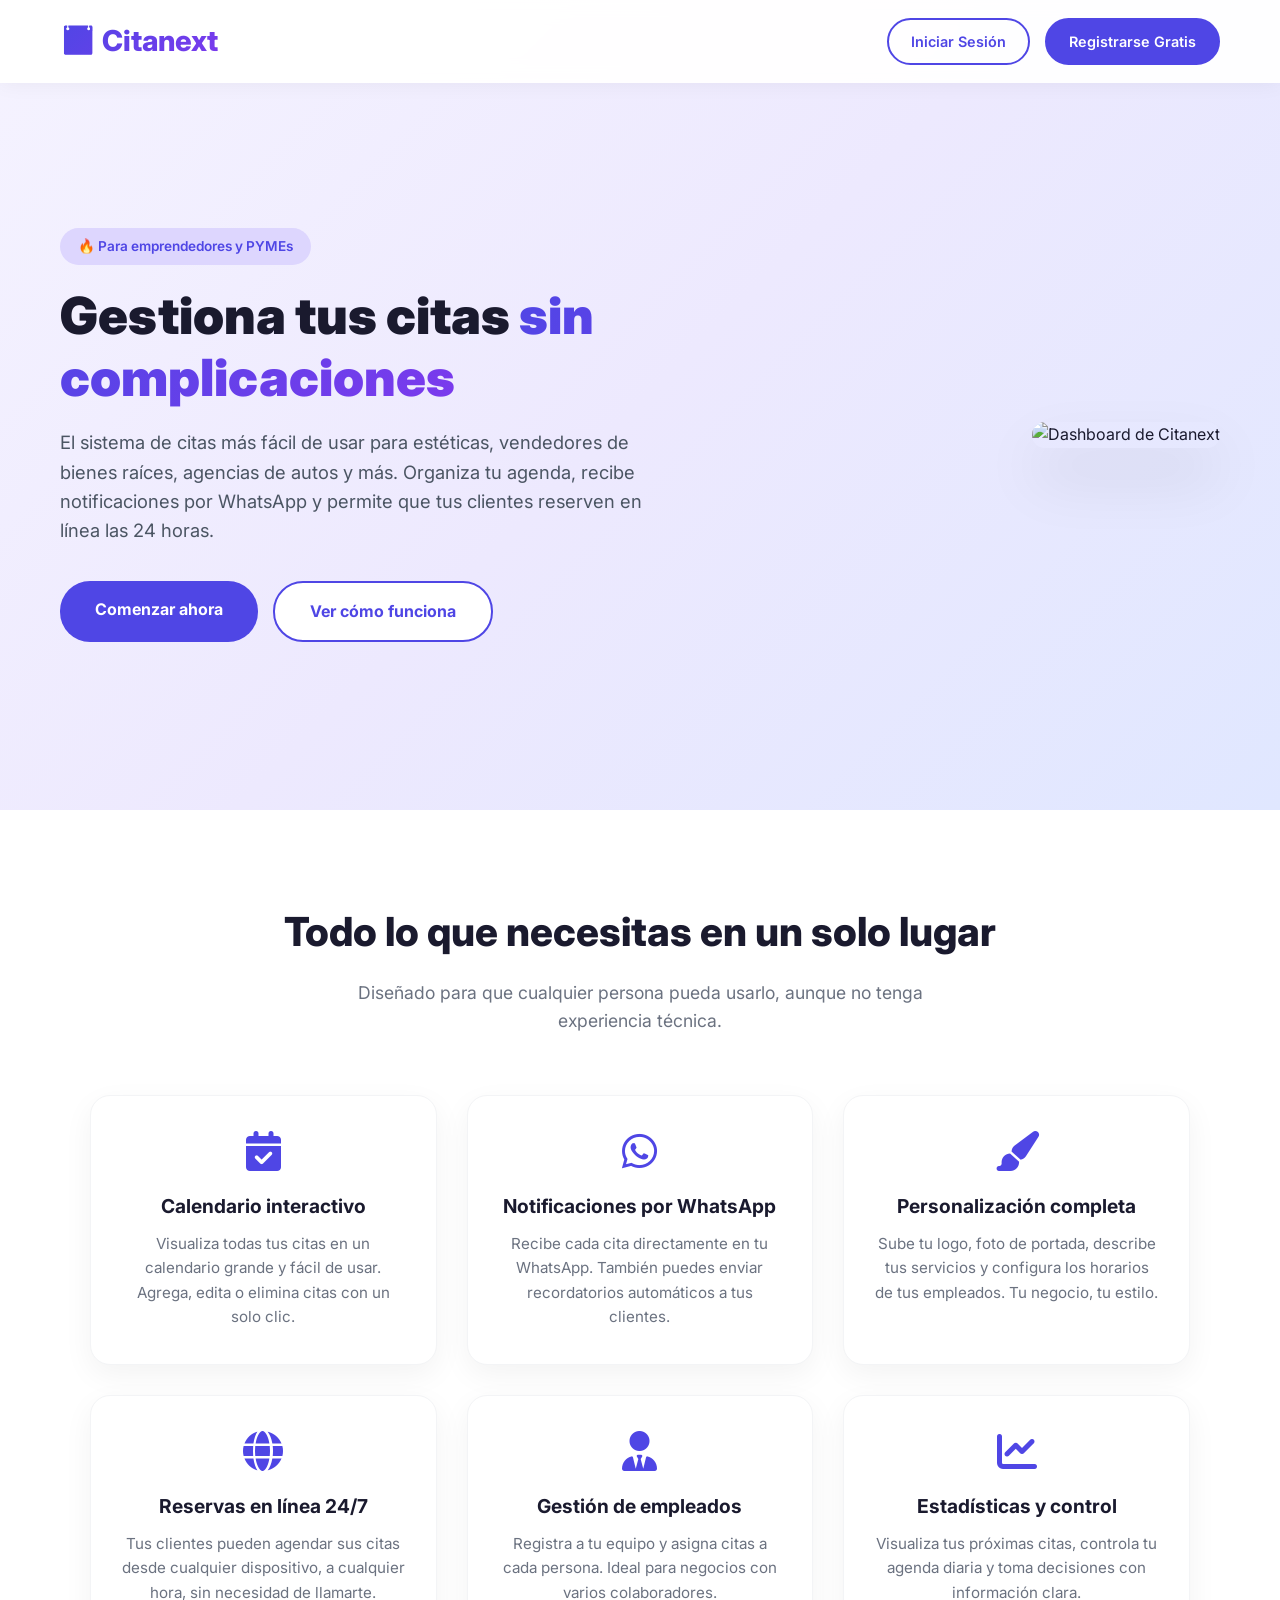
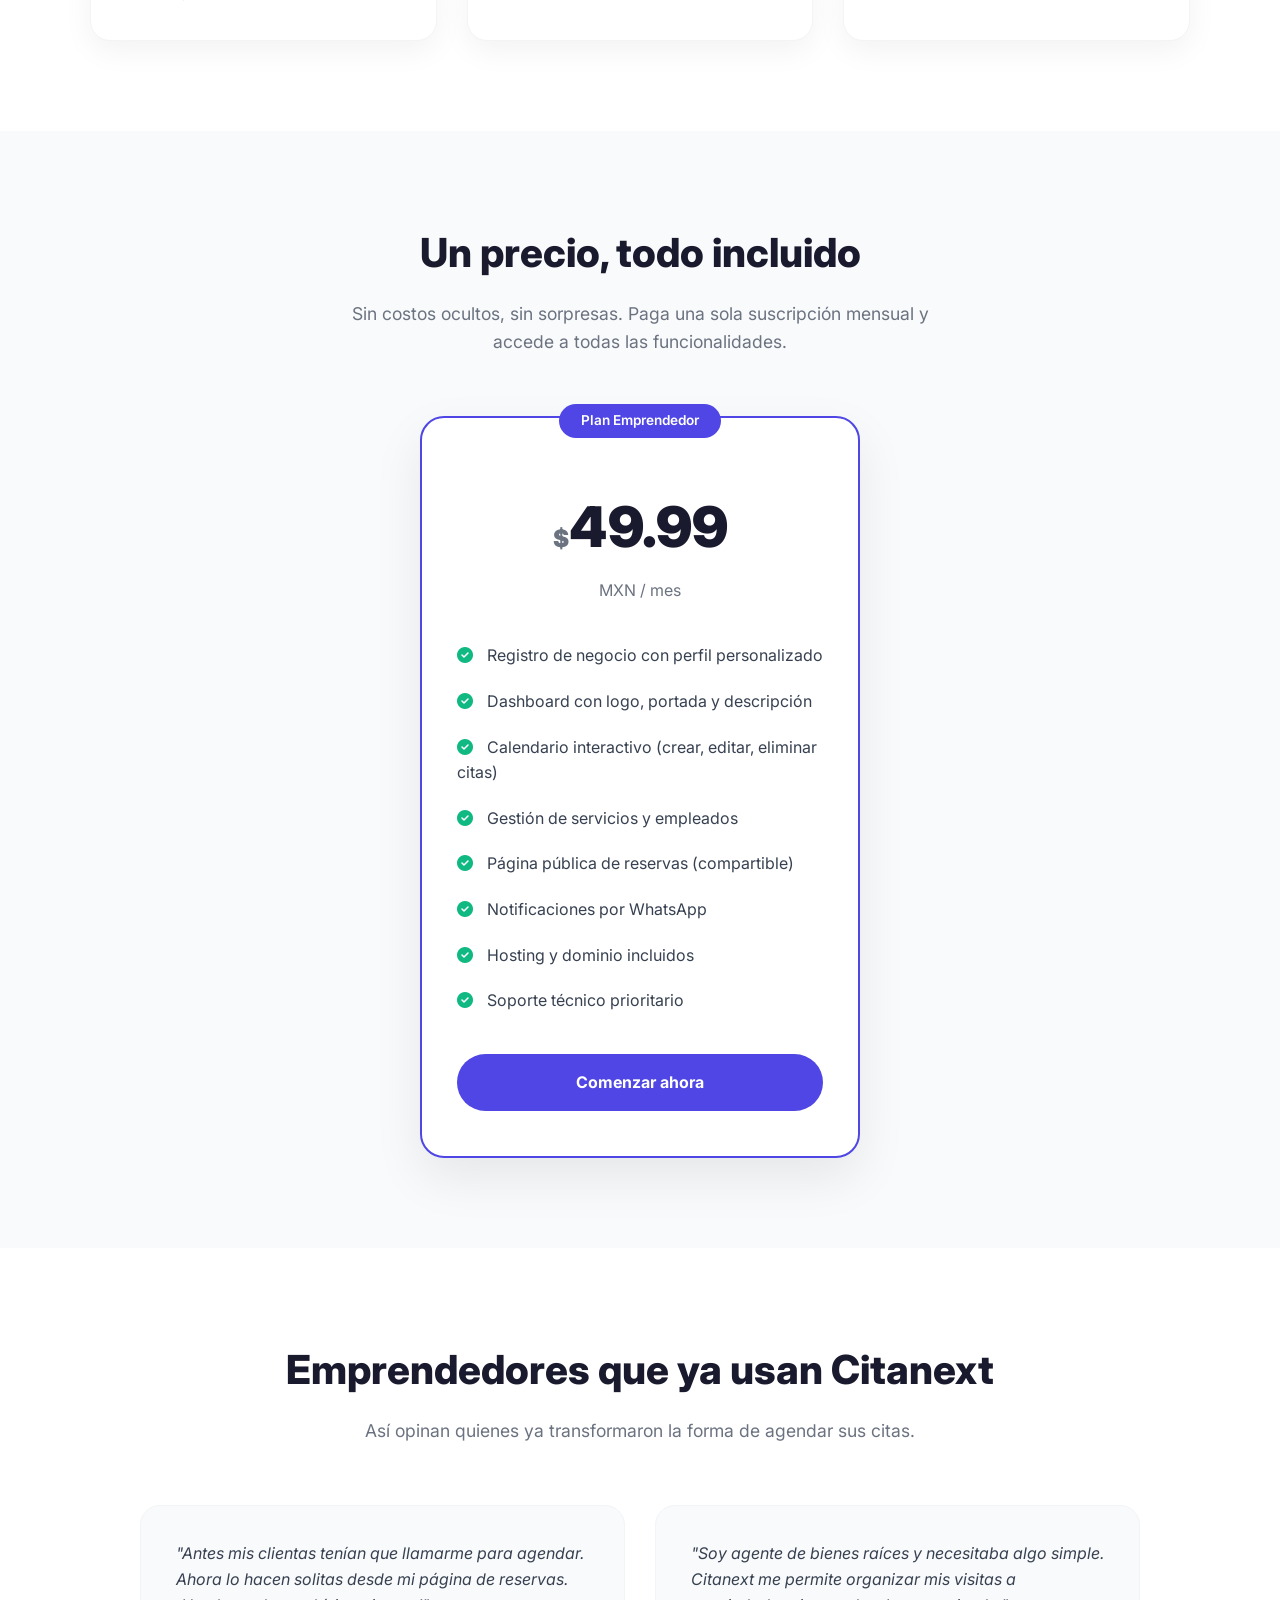
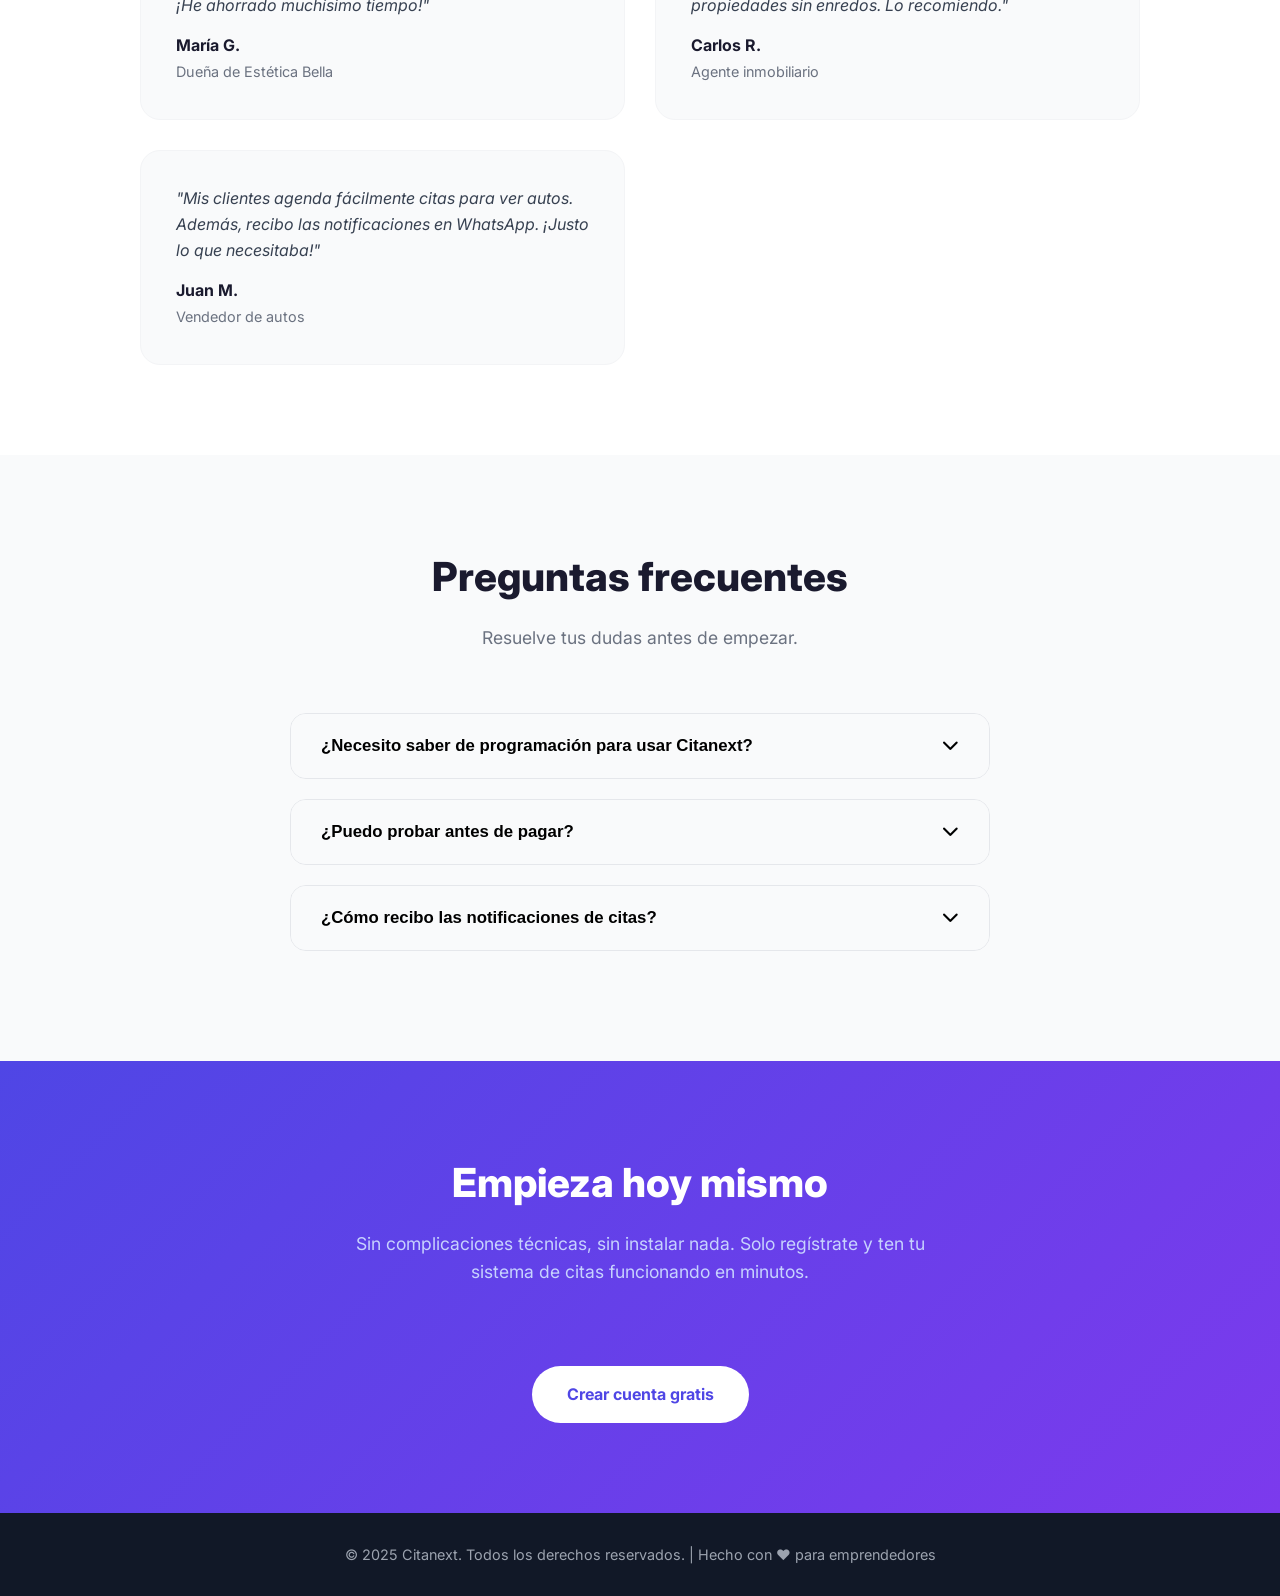
==== index.html @ c2ab786a "Actualizar enlace público para producción" ====
<!DOCTYPE html>
<html lang="es">
<head>
    <meta charset="UTF-8">
    <meta name="viewport" content="width=device-width, initial-scale=1.0">
    <title>Citanext – Sistema de Citas Inteligente para Emprendedores y PYMEs</title>
    
    <!-- Font Awesome 6 (iconos) -->
    <link rel="stylesheet" href="https://cdnjs.cloudflare.com/ajax/libs/font-awesome/6.4.0/css/all.min.css">
    
    <!-- Google Fonts -->
    <link href="https://fonts.googleapis.com/css2?family=Inter:wght@400;500;600;700;800;900&display=swap" rel="stylesheet">
    
    <style>
        * {
            margin: 0;
            padding: 0;
            box-sizing: border-box;
        }

        body {
            font-family: 'Inter', sans-serif;
            color: #1a1a2e;
            background: #fff;
            line-height: 1.6;
        }

        /* ========== NAVEGACIÓN ========== */
        .navbar {
            display: flex;
            justify-content: space-between;
            align-items: center;
            padding: 18px 60px;
            background: rgba(255,255,255,0.95);
            backdrop-filter: blur(10px);
            position: fixed;
            width: 100%;
            top: 0;
            z-index: 1000;
            box-shadow: 0 1px 20px rgba(0,0,0,0.05);
        }
        .nav-logo {
            font-size: 1.8rem;
            font-weight: 800;
            background: linear-gradient(135deg, #4f46e5, #7c3aed);
            -webkit-background-clip: text;
            -webkit-text-fill-color: transparent;
        }
        .nav-buttons {
            display: flex;
            gap: 15px;
            align-items: center;
        }
        .btn-nav {
            padding: 10px 22px;
            border-radius: 30px;
            font-weight: 600;
            font-size: 0.9rem;
            cursor: pointer;
            text-decoration: none;
            transition: all 0.3s;
        }
        .btn-login {
            color: #4f46e5;
            border: 2px solid #4f46e5;
            background: transparent;
        }
        .btn-login:hover {
            background: #eef2ff;
        }
        .btn-register {
            background: #4f46e5;
            color: #fff;
            border: 2px solid #4f46e5;
        }
        .btn-register:hover {
            background: #4338ca;
            transform: translateY(-2px);
            box-shadow: 0 10px 25px rgba(79, 70, 229, 0.3);
        }

        /* ========== HERO ========== */
        .hero {
            display: flex;
            align-items: center;
            justify-content: space-between;
            padding: 140px 60px 80px;
            background: linear-gradient(135deg, #f5f3ff 0%, #ede9fe 50%, #e0e7ff 100%);
            min-height: 90vh;
        }
        .hero-content {
            max-width: 600px;
        }
        .hero-badge {
            display: inline-block;
            background: #ddd6fe;
            color: #4f46e5;
            padding: 8px 18px;
            border-radius: 30px;
            font-weight: 600;
            font-size: 0.85rem;
            margin-bottom: 20px;
        }
        .hero h1 {
            font-size: 3.2rem;
            font-weight: 900;
            line-height: 1.2;
            margin-bottom: 20px;
        }
        .hero h1 span {
            background: linear-gradient(135deg, #4f46e5, #7c3aed);
            -webkit-background-clip: text;
            -webkit-text-fill-color: transparent;
        }
        .hero p {
            font-size: 1.15rem;
            color: #4b5563;
            margin-bottom: 35px;
        }
        .hero-buttons {
            display: flex;
            gap: 15px;
        }
        .btn-primary {
            padding: 16px 35px;
            background: #4f46e5;
            color: #fff;
            border: none;
            border-radius: 30px;
            font-weight: 700;
            font-size: 1rem;
            cursor: pointer;
            text-decoration: none;
            transition: all 0.3s;
            display: inline-block;
        }
        .btn-primary:hover {
            background: #4338ca;
            transform: translateY(-3px);
            box-shadow: 0 15px 30px rgba(79, 70, 229, 0.3);
        }
        .btn-outline {
            padding: 16px 35px;
            background: #fff;
            color: #4f46e5;
            border: 2px solid #4f46e5;
            border-radius: 30px;
            font-weight: 700;
            font-size: 1rem;
            cursor: pointer;
            text-decoration: none;
            transition: all 0.3s;
        }
        .btn-outline:hover {
            background: #eef2ff;
        }
        .hero-image {
            max-width: 500px;
        }
        .hero-image img {
            width: 100%;
            border-radius: 20px;
            box-shadow: 0 30px 60px rgba(0,0,0,0.1);
        }

        /* ========== SECCIONES ========== */
        .section {
            padding: 90px 60px;
        }
        .section-title {
            font-size: 2.5rem;
            font-weight: 800;
            text-align: center;
            margin-bottom: 15px;
        }
        .section-subtitle {
            font-size: 1.1rem;
            color: #6b7280;
            text-align: center;
            margin-bottom: 60px;
            max-width: 600px;
            margin-left: auto;
            margin-right: auto;
        }

        /* ========== CARACTERÍSTICAS ========== */
        .features-grid {
            display: grid;
            grid-template-columns: repeat(auto-fit, minmax(280px, 1fr));
            gap: 30px;
            max-width: 1100px;
            margin: 0 auto;
        }
        .feature-card {
            background: #fff;
            padding: 35px 30px;
            border-radius: 20px;
            box-shadow: 0 10px 30px rgba(0,0,0,0.05);
            border: 1px solid #f3f4f6;
            transition: all 0.3s;
            text-align: center;
        }
        .feature-card:hover {
            transform: translateY(-5px);
            box-shadow: 0 20px 40px rgba(79, 70, 229, 0.1);
            border-color: #c7d2fe;
        }
        .feature-icon {
            font-size: 2.5rem;
            color: #4f46e5;
            margin-bottom: 20px;
        }
        .feature-card h3 {
            font-size: 1.2rem;
            margin-bottom: 10px;
        }
        .feature-card p {
            color: #6b7280;
            font-size: 0.95rem;
        }

        /* ========== PRECIOS ========== */
        .pricing-card {
            max-width: 440px;
            margin: 0 auto;
            background: #fff;
            border-radius: 24px;
            padding: 45px 35px;
            text-align: center;
            box-shadow: 0 20px 50px rgba(0,0,0,0.08);
            border: 2px solid #4f46e5;
            position: relative;
        }
        .pricing-badge {
            position: absolute;
            top: -14px;
            left: 50%;
            transform: translateX(-50%);
            background: #4f46e5;
            color: #fff;
            padding: 6px 22px;
            border-radius: 30px;
            font-size: 0.85rem;
            font-weight: 600;
        }
        .pricing-amount {
            font-size: 3.5rem;
            font-weight: 900;
            margin: 20px 0 5px;
        }
        .pricing-amount span {
            font-size: 1.5rem;
            color: #6b7280;
        }
        .pricing-period {
            color: #6b7280;
            margin-bottom: 30px;
        }
        .pricing-features {
            list-style: none;
            margin-bottom: 30px;
            text-align: left;
        }
        .pricing-features li {
            padding: 10px 0;
            color: #374151;
        }
        .pricing-features li i {
            color: #10b981;
            margin-right: 10px;
        }

        /* ========== TESTIMONIOS ========== */
        .testimonials-grid {
            display: grid;
            grid-template-columns: repeat(auto-fit, minmax(320px, 1fr));
            gap: 30px;
            max-width: 1000px;
            margin: 0 auto;
        }
        .testimonial-card {
            background: #f9fafb;
            padding: 35px;
            border-radius: 20px;
            border: 1px solid #f3f4f6;
        }
        .testimonial-card p {
            font-style: italic;
            color: #374151;
            margin-bottom: 15px;
        }
        .testimonial-card .author {
            font-weight: 700;
            color: #1a1a2e;
        }
        .testimonial-card .author span {
            color: #6b7280;
            font-weight: 400;
            font-size: 0.9rem;
        }

        /* ========== FAQ ========== */
        .faq-item {
            max-width: 700px;
            margin: 0 auto 20px;
            border: 1px solid #e5e7eb;
            border-radius: 16px;
            overflow: hidden;
        }
        .faq-question {
            width: 100%;
            padding: 22px 30px;
            background: #f9fafb;
            border: none;
            font-size: 1.05rem;
            font-weight: 600;
            text-align: left;
            cursor: pointer;
            display: flex;
            justify-content: space-between;
            align-items: center;
        }
        .faq-question:hover {
            background: #f3f4f6;
        }
        .faq-answer {
            padding: 0 30px 22px;
            color: #4b5563;
            display: none;
        }
        .faq-answer.show {
            display: block;
        }

        /* ========== CTA ========== */
        .cta {
            background: linear-gradient(135deg, #4f46e5, #7c3aed);
            color: #fff;
            text-align: center;
        }
        .cta h2 {
            color: #fff;
        }
        .cta .section-subtitle {
            color: #c7d2fe;
        }
        .cta .btn-primary {
            background: #fff;
            color: #4f46e5;
            margin-top: 20px;
        }
        .cta .btn-primary:hover {
            background: #eef2ff;
        }

        /* ========== FOOTER ========== */
        footer {
            background: #111827;
            color: #9ca3af;
            text-align: center;
            padding: 30px;
            font-size: 0.9rem;
        }

        /* ========== RESPONSIVE ========== */
        @media (max-width: 900px) {
            .hero {
                flex-direction: column;
                padding: 120px 30px 50px;
                text-align: center;
            }
            .hero h1 {
                font-size: 2.4rem;
            }
            .hero-image {
                margin-top: 40px;
                max-width: 350px;
            }
            .navbar {
                padding: 15px 25px;
            }
            .section {
                padding: 60px 25px;
            }
        }
    </style>
</head>
<body>

    <!-- ========== NAVEGACIÓN ========== -->
    <nav class="navbar">
        <div class="nav-logo">📅 Citanext</div>
        <div class="nav-buttons">
            <a href="auth.html" class="btn-nav btn-login">Iniciar Sesión</a>
            <a href="auth.html" class="btn-nav btn-register">Registrarse Gratis</a>
        </div>
    </nav>

    <!-- ========== HERO ========== -->
    <header class="hero">
        <div class="hero-content">
            <span class="hero-badge">🔥 Para emprendedores y PYMEs</span>
            <h1>Gestiona tus citas <span>sin complicaciones</span></h1>
            <p>
                El sistema de citas más fácil de usar para estéticas, 
                vendedores de bienes raíces, agencias de autos y más. 
                Organiza tu agenda, recibe notificaciones por WhatsApp y 
                permite que tus clientes reserven en línea las 24 horas.
            </p>
            <div class="hero-buttons">
                <a href="auth.html" class="btn-primary">Comenzar ahora</a>
                <a href="#como-funciona" class="btn-outline">Ver cómo funciona</a>
            </div>
        </div>
        <div class="hero-image">
            <!-- Imagen: dashboard de ejemplo (cámbiala por una real) -->
            <img src="https://placehold.co/500x400/eef2ff/4f46e5?text=Dashboard+Citanext" 
                 alt="Dashboard de Citanext">
        </div>
    </header>

    <!-- ========== CARACTERÍSTICAS ========== -->
    <section class="section" id="como-funciona">
        <h2 class="section-title">Todo lo que necesitas en un solo lugar</h2>
        <p class="section-subtitle">
            Diseñado para que cualquier persona pueda usarlo, aunque no tenga experiencia técnica.
        </p>
        <div class="features-grid">
            <div class="feature-card">
                <i class="fa-solid fa-calendar-check feature-icon"></i>
                <h3>Calendario interactivo</h3>
                <p>
                    Visualiza todas tus citas en un calendario grande y fácil de usar. 
                    Agrega, edita o elimina citas con un solo clic.
                </p>
            </div>
            <div class="feature-card">
                <i class="fa-brands fa-whatsapp feature-icon"></i>
                <h3>Notificaciones por WhatsApp</h3>
                <p>
                    Recibe cada cita directamente en tu WhatsApp. 
                    También puedes enviar recordatorios automáticos a tus clientes.
                </p>
            </div>
            <div class="feature-card">
                <i class="fa-solid fa-paint-brush feature-icon"></i>
                <h3>Personalización completa</h3>
                <p>
                    Sube tu logo, foto de portada, describe tus servicios y configura 
                    los horarios de tus empleados. Tu negocio, tu estilo.
                </p>
            </div>
            <div class="feature-card">
                <i class="fa-solid fa-globe feature-icon"></i>
                <h3>Reservas en línea 24/7</h3>
                <p>
                    Tus clientes pueden agendar sus citas desde cualquier dispositivo, 
                    a cualquier hora, sin necesidad de llamarte.
                </p>
            </div>
            <div class="feature-card">
                <i class="fa-solid fa-user-tie feature-icon"></i>
                <h3>Gestión de empleados</h3>
                <p>
                    Registra a tu equipo y asigna citas a cada persona. 
                    Ideal para negocios con varios colaboradores.
                </p>
            </div>
            <div class="feature-card">
                <i class="fa-solid fa-chart-line feature-icon"></i>
                <h3>Estadísticas y control</h3>
                <p>
                    Visualiza tus próximas citas, controla tu agenda diaria y 
                    toma decisiones con información clara.
                </p>
            </div>
        </div>
    </section>

    <!-- ========== PRECIOS ========== -->
    <section class="section" style="background: #f9fafb;">
        <h2 class="section-title">Un precio, todo incluido</h2>
        <p class="section-subtitle">
            Sin costos ocultos, sin sorpresas. Paga una sola suscripción mensual y accede a todas las funcionalidades.
        </p>

        <div class="pricing-card">
            <span class="pricing-badge">Plan Emprendedor</span>
            <div class="pricing-amount">
                <span>$</span>49.99
            </div>
            <p class="pricing-period">MXN / mes</p>
            <ul class="pricing-features">
                <li><i class="fa-solid fa-circle-check"></i> Registro de negocio con perfil personalizado</li>
                <li><i class="fa-solid fa-circle-check"></i> Dashboard con logo, portada y descripción</li>
                <li><i class="fa-solid fa-circle-check"></i> Calendario interactivo (crear, editar, eliminar citas)</li>
                <li><i class="fa-solid fa-circle-check"></i> Gestión de servicios y empleados</li>
                <li><i class="fa-solid fa-circle-check"></i> Página pública de reservas (compartible)</li>
                <li><i class="fa-solid fa-circle-check"></i> Notificaciones por WhatsApp</li>
                <li><i class="fa-solid fa-circle-check"></i> Hosting y dominio incluidos</li>
                <li><i class="fa-solid fa-circle-check"></i> Soporte técnico prioritario</li>
            </ul>
            <a href="auth.html" class="btn-primary" style="width: 100%;">Comenzar ahora</a>
        </div>
    </section>

    <!-- ========== TESTIMONIOS ========== -->
    <section class="section">
        <h2 class="section-title">Emprendedores que ya usan Citanext</h2>
        <p class="section-subtitle">
            Así opinan quienes ya transformaron la forma de agendar sus citas.
        </p>
        <div class="testimonials-grid">
            <div class="testimonial-card">
                <p>
                    "Antes mis clientas tenían que llamarme para agendar. Ahora lo hacen 
                    solitas desde mi página de reservas. ¡He ahorrado muchísimo tiempo!"
                </p>
                <div class="author">
                    María G.<br>
                    <span>Dueña de Estética Bella</span>
                </div>
            </div>
            <div class="testimonial-card">
                <p>
                    "Soy agente de bienes raíces y necesitaba algo simple. Citanext me 
                    permite organizar mis visitas a propiedades sin enredos. Lo recomiendo."
                </p>
                <div class="author">
                    Carlos R.<br>
                    <span>Agente inmobiliario</span>
                </div>
            </div>
            <div class="testimonial-card">
                <p>
                    "Mis clientes agenda fácilmente citas para ver autos. Además, 
                    recibo las notificaciones en WhatsApp. ¡Justo lo que necesitaba!"
                </p>
                <div class="author">
                    Juan M.<br>
                    <span>Vendedor de autos</span>
                </div>
            </div>
        </div>
    </section>

    <!-- ========== FAQ ========== -->
    <section class="section" style="background: #f9fafb;">
        <h2 class="section-title">Preguntas frecuentes</h2>
        <p class="section-subtitle">
            Resuelve tus dudas antes de empezar.
        </p>
        <div class="faq-item">
            <button class="faq-question">
                ¿Necesito saber de programación para usar Citanext?
                <i class="fa-solid fa-chevron-down"></i>
            </button>
            <div class="faq-answer">
                <p>No. Citanext está diseñado para personas sin conocimientos técnicos. Solo te registras, configuras tu perfil y listo. Todo se hace desde un panel visual muy fácil de usar.</p>
            </div>
        </div>
        <div class="faq-item">
            <button class="faq-question">
                ¿Puedo probar antes de pagar?
                <i class="fa-solid fa-chevron-down"></i>
            </button>
            <div class="faq-answer">
                <p>Sí. Te ofrecemos 7 días de prueba gratis. Si no te convence, cancelas sin costo. No te pedimos tarjeta de crédito para empezar.</p>
            </div>
        </div>
        <div class="faq-item">
            <button class="faq-question">
                ¿Cómo recibo las notificaciones de citas?
                <i class="fa-solid fa-chevron-down"></i>
            </button>
            <div class="faq-answer">
                <p>Las citas te llegan directamente a tu WhatsApp. Solo debes configurar tu número en el dashboard y automáticamente recibirás un mensaje cada vez que alguien agende.</p>
            </div>
        </div>
    </section>

    <!-- ========== CTA ========== -->
    <section class="section cta">
        <h2 class="section-title">Empieza hoy mismo</h2>
        <p class="section-subtitle">
            Sin complicaciones técnicas, sin instalar nada. Solo regístrate y ten tu sistema de citas funcionando en minutos.
        </p>
        <a href="auth.html" class="btn-primary">Crear cuenta gratis</a>
    </section>

    <!-- ========== FOOTER ========== -->
    <footer>
        <p>© 2025 Citanext. Todos los derechos reservados. | Hecho con ❤️ para emprendedores</p>
    </footer>

    <!-- Script para FAQ -->
    <script>
        document.querySelectorAll('.faq-question').forEach(btn => {
            btn.addEventListener('click', () => {
                const answer = btn.nextElementSibling;
                const icon = btn.querySelector('i');
                answer.classList.toggle('show');
                icon.classList.toggle('fa-chevron-down');
                icon.classList.toggle('fa-chevron-up');
            });
        });
    </script>
</body>
</html>
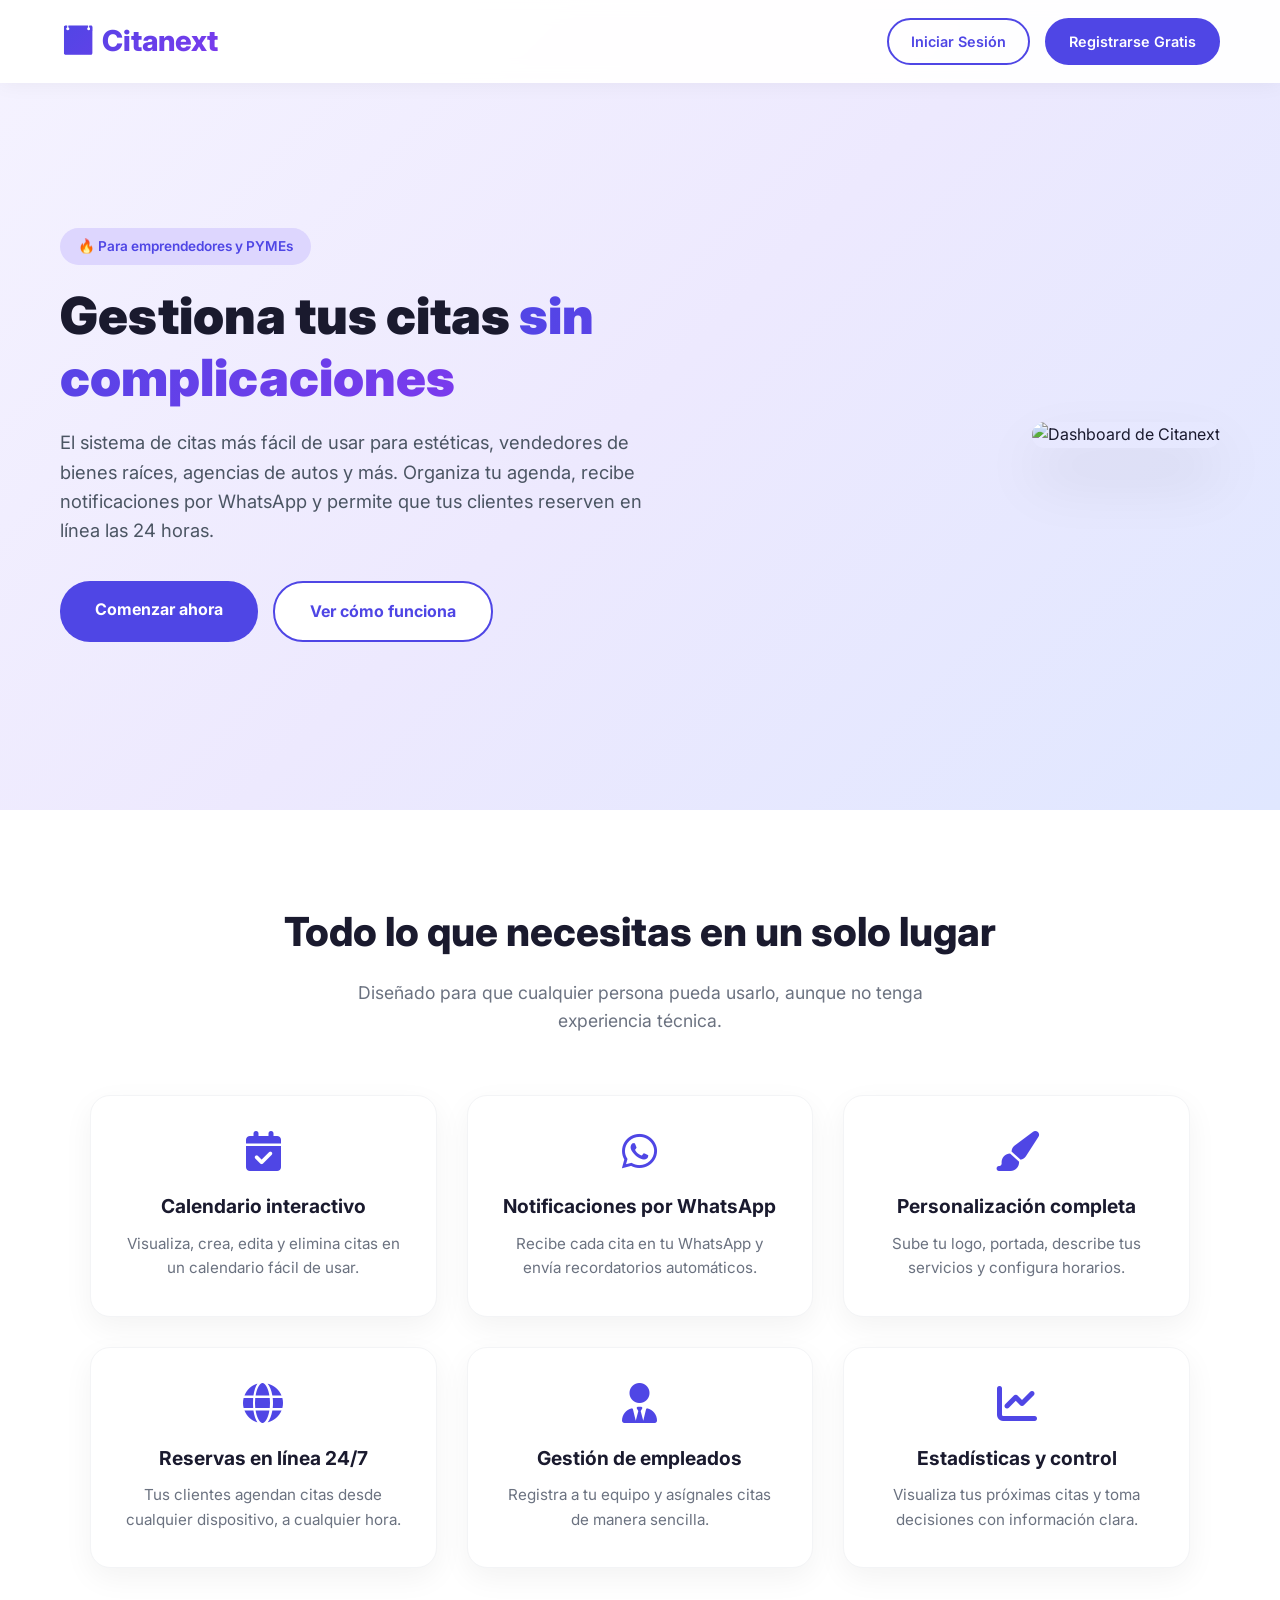
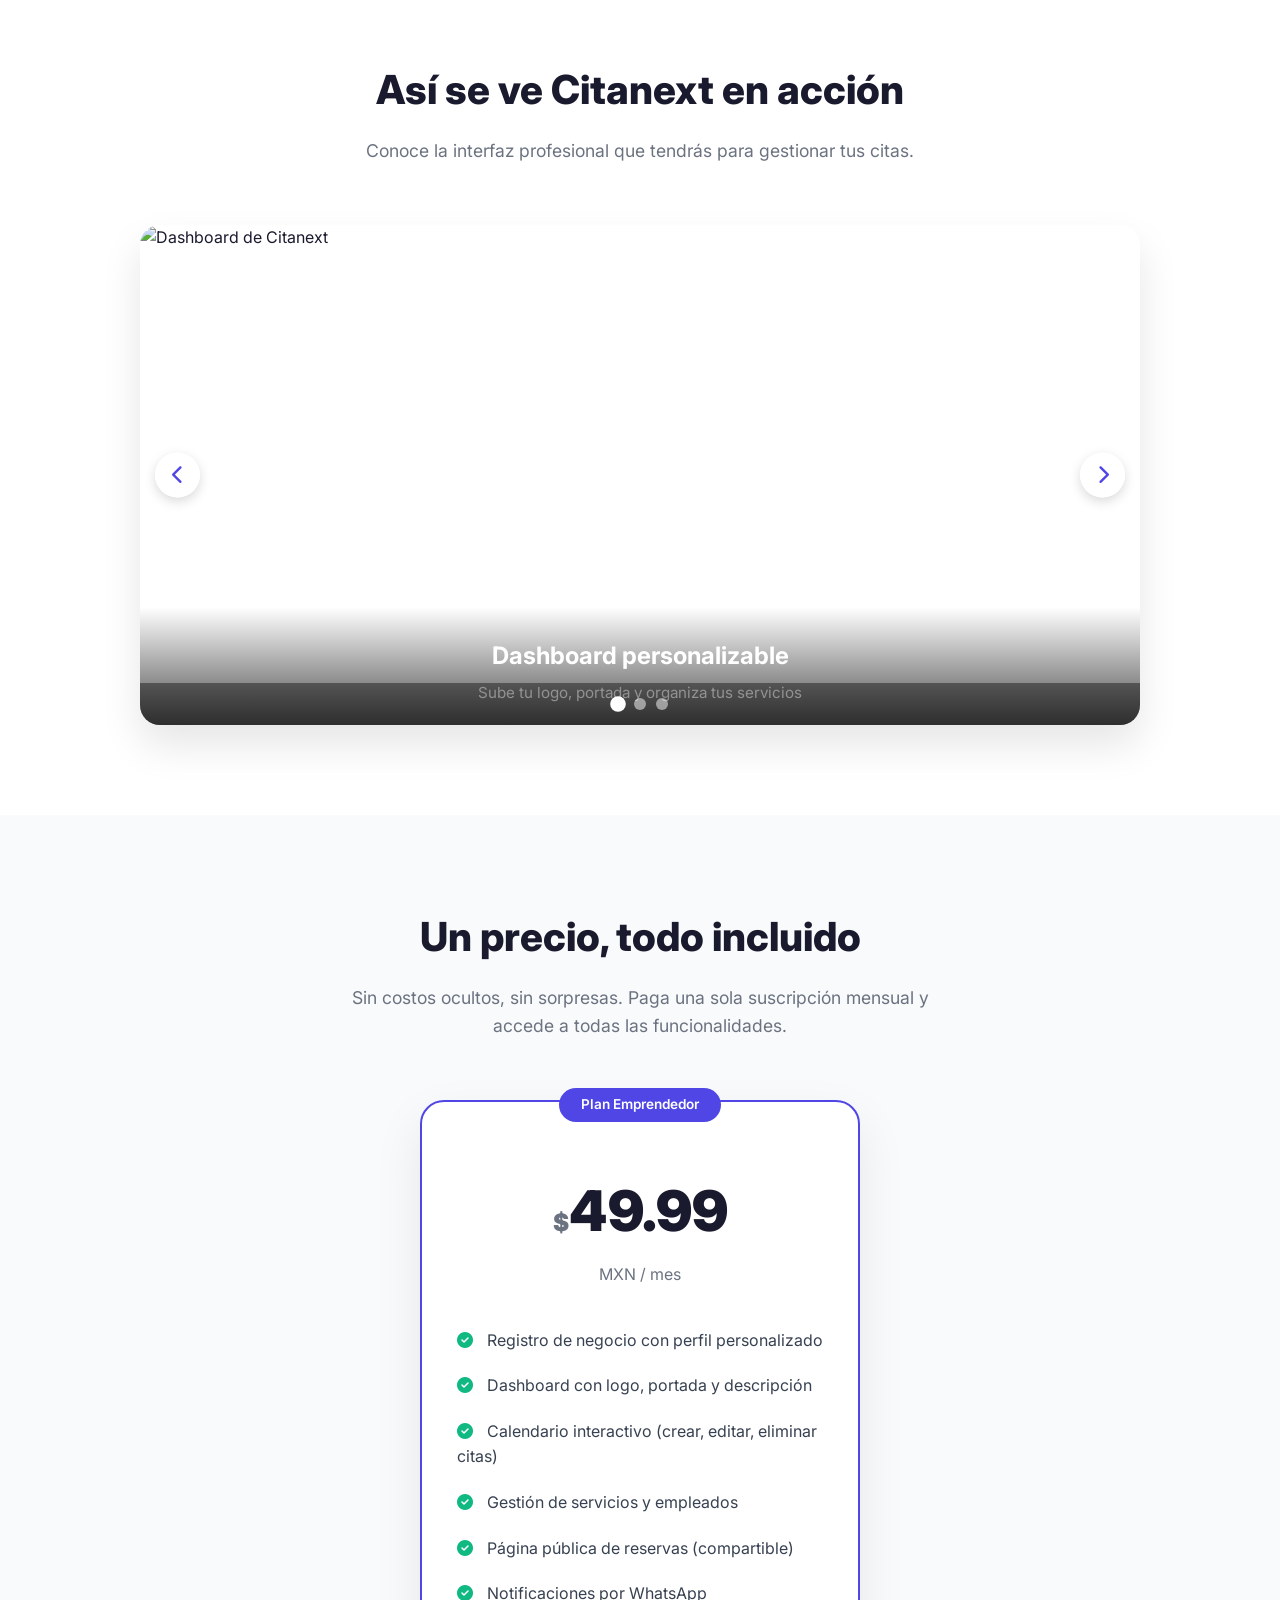
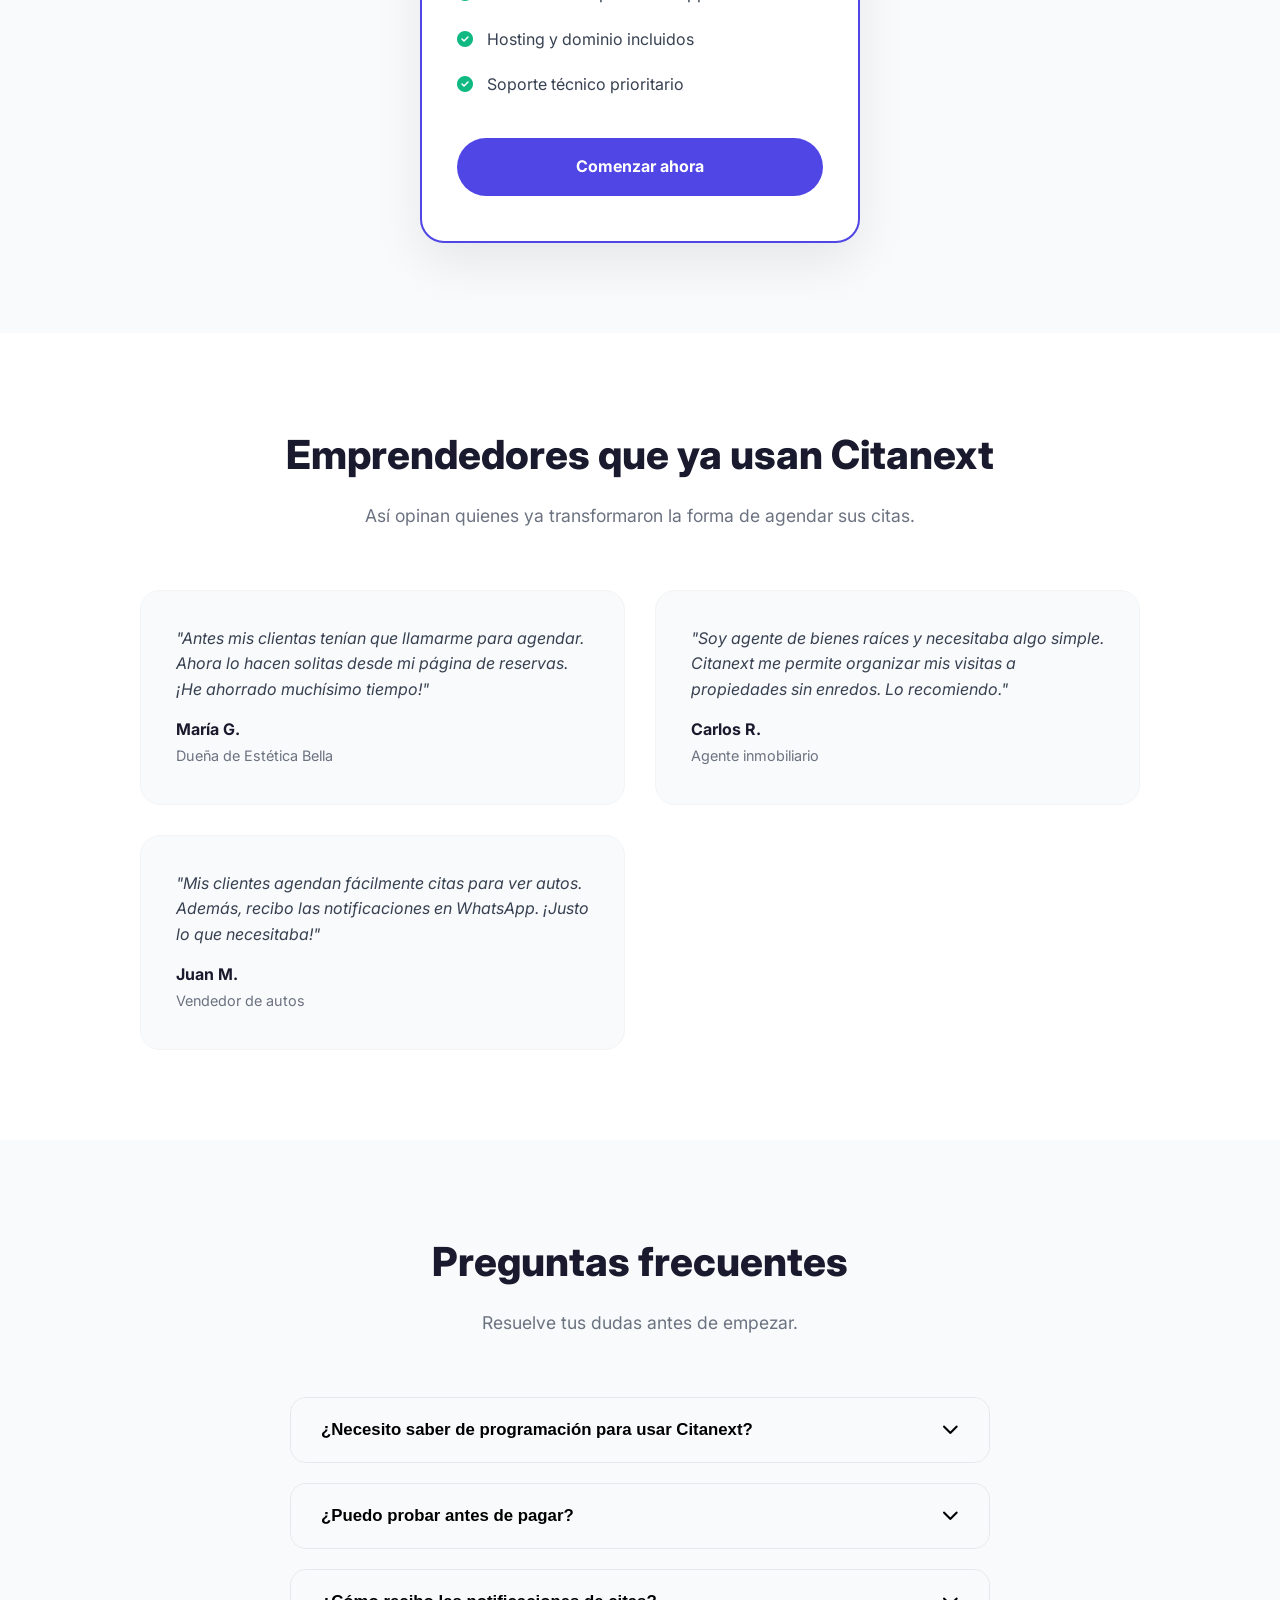
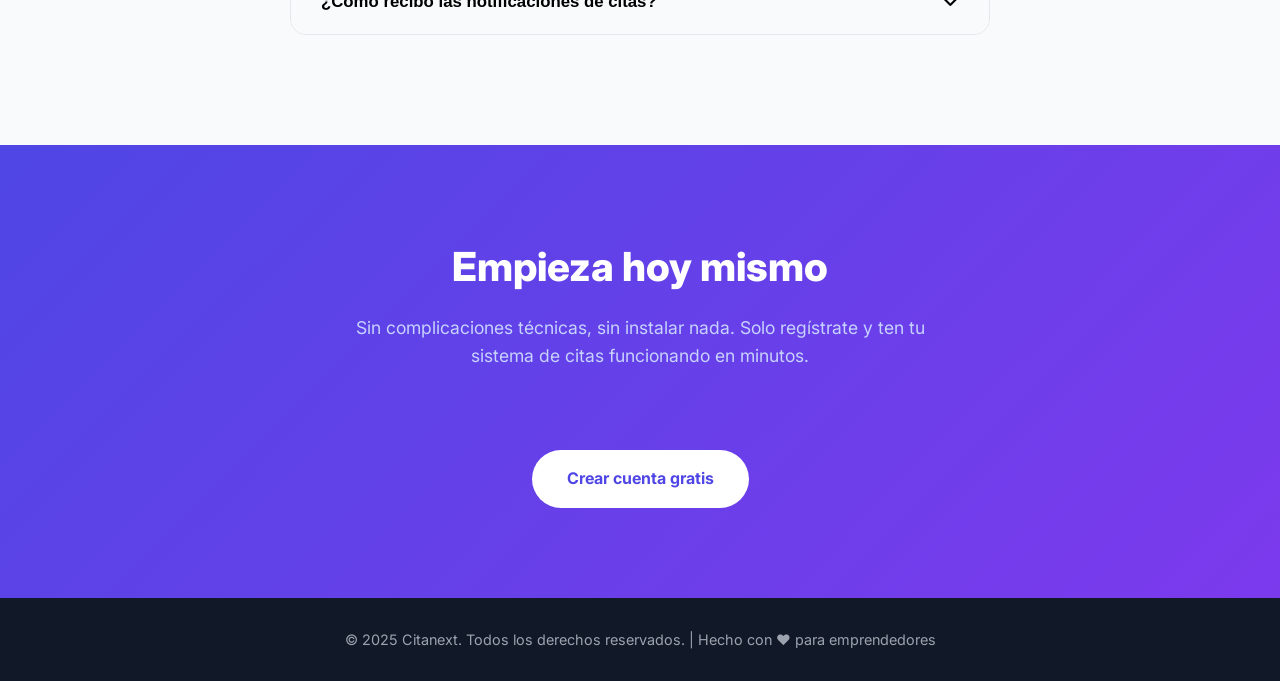
==== commit 0b29b6ab: "Actualizar enlace público" ====
--- a/index.html
+++ b/index.html
@@ -5,7 +5,7 @@
     <meta name="viewport" content="width=device-width, initial-scale=1.0">
     <title>Citanext – Sistema de Citas Inteligente para Emprendedores y PYMEs</title>
     
-    <!-- Font Awesome 6 (iconos) -->
+    <!-- Font Awesome 6 -->
     <link rel="stylesheet" href="https://cdnjs.cloudflare.com/ajax/libs/font-awesome/6.4.0/css/all.min.css">
     
     <!-- Google Fonts -->
@@ -219,6 +219,116 @@
             font-size: 0.95rem;
         }
 
+        /* ========== CARRUSEL ========== */
+        .carousel-container {
+            max-width: 1000px;
+            margin: 0 auto;
+            position: relative;
+            border-radius: 20px;
+            overflow: hidden;
+            box-shadow: 0 20px 40px rgba(0,0,0,0.1);
+        }
+
+        .carousel-slides {
+            display: flex;
+            transition: transform 0.5s ease-in-out;
+        }
+
+        .carousel-slide {
+            min-width: 100%;
+            position: relative;
+        }
+
+        .carousel-slide img {
+            width: 100%;
+            height: 500px;
+            object-fit: cover;
+            display: block;
+        }
+
+        .carousel-caption {
+            position: absolute;
+            bottom: 0;
+            left: 0;
+            width: 100%;
+            background: linear-gradient(transparent, rgba(0,0,0,0.7));
+            color: white;
+            padding: 30px 20px 20px;
+            text-align: center;
+        }
+
+        .carousel-caption h3 {
+            font-size: 1.5rem;
+            margin-bottom: 5px;
+            font-weight: 700;
+        }
+
+        .carousel-caption p {
+            font-size: 0.95rem;
+            opacity: 0.9;
+        }
+
+        /* Botones de navegación */
+        .carousel-btn {
+            position: absolute;
+            top: 50%;
+            transform: translateY(-50%);
+            background: rgba(255,255,255,0.9);
+            border: none;
+            width: 45px;
+            height: 45px;
+            border-radius: 50%;
+            font-size: 1.2rem;
+            cursor: pointer;
+            display: flex;
+            align-items: center;
+            justify-content: center;
+            color: #4f46e5;
+            box-shadow: 0 4px 12px rgba(0,0,0,0.15);
+            transition: all 0.3s;
+            z-index: 10;
+        }
+
+        .carousel-btn:hover {
+            background: #4f46e5;
+            color: white;
+        }
+
+        .prev {
+            left: 15px;
+        }
+
+        .next {
+            right: 15px;
+        }
+
+        /* Puntos indicadores */
+        .carousel-dots {
+            display: flex;
+            justify-content: center;
+            gap: 10px;
+            padding: 15px;
+            background: rgba(0,0,0,0.4);
+            position: absolute;
+            bottom: 0;
+            width: 100%;
+        }
+
+        .carousel-dot {
+            width: 12px;
+            height: 12px;
+            border-radius: 50%;
+            background: rgba(255,255,255,0.5);
+            border: none;
+            cursor: pointer;
+            transition: all 0.3s;
+        }
+
+        .carousel-dot.active {
+            background: white;
+            transform: scale(1.3);
+        }
+
         /* ========== PRECIOS ========== */
         .pricing-card {
             max-width: 440px;
@@ -381,6 +491,17 @@
             }
             .section {
                 padding: 60px 25px;
+            }
+            .carousel-slide img {
+                height: 300px;
+            }
+            .carousel-caption h3 {
+                font-size: 1.2rem;
+            }
+            .carousel-btn {
+                width: 35px;
+                height: 35px;
+                font-size: 1rem;
             }
         }
     </style>
@@ -413,7 +534,6 @@
             </div>
         </div>
         <div class="hero-image">
-            <!-- Imagen: dashboard de ejemplo (cámbiala por una real) -->
             <img src="https://placehold.co/500x400/eef2ff/4f46e5?text=Dashboard+Citanext" 
                  alt="Dashboard de Citanext">
         </div>
@@ -429,51 +549,79 @@
             <div class="feature-card">
                 <i class="fa-solid fa-calendar-check feature-icon"></i>
                 <h3>Calendario interactivo</h3>
-                <p>
-                    Visualiza todas tus citas en un calendario grande y fácil de usar. 
-                    Agrega, edita o elimina citas con un solo clic.
-                </p>
+                <p>Visualiza, crea, edita y elimina citas en un calendario fácil de usar.</p>
             </div>
             <div class="feature-card">
                 <i class="fa-brands fa-whatsapp feature-icon"></i>
                 <h3>Notificaciones por WhatsApp</h3>
-                <p>
-                    Recibe cada cita directamente en tu WhatsApp. 
-                    También puedes enviar recordatorios automáticos a tus clientes.
-                </p>
+                <p>Recibe cada cita en tu WhatsApp y envía recordatorios automáticos.</p>
             </div>
             <div class="feature-card">
                 <i class="fa-solid fa-paint-brush feature-icon"></i>
                 <h3>Personalización completa</h3>
-                <p>
-                    Sube tu logo, foto de portada, describe tus servicios y configura 
-                    los horarios de tus empleados. Tu negocio, tu estilo.
-                </p>
+                <p>Sube tu logo, portada, describe tus servicios y configura horarios.</p>
             </div>
             <div class="feature-card">
                 <i class="fa-solid fa-globe feature-icon"></i>
                 <h3>Reservas en línea 24/7</h3>
-                <p>
-                    Tus clientes pueden agendar sus citas desde cualquier dispositivo, 
-                    a cualquier hora, sin necesidad de llamarte.
-                </p>
+                <p>Tus clientes agendan citas desde cualquier dispositivo, a cualquier hora.</p>
             </div>
             <div class="feature-card">
                 <i class="fa-solid fa-user-tie feature-icon"></i>
                 <h3>Gestión de empleados</h3>
-                <p>
-                    Registra a tu equipo y asigna citas a cada persona. 
-                    Ideal para negocios con varios colaboradores.
-                </p>
+                <p>Registra a tu equipo y asígnales citas de manera sencilla.</p>
             </div>
             <div class="feature-card">
                 <i class="fa-solid fa-chart-line feature-icon"></i>
                 <h3>Estadísticas y control</h3>
-                <p>
-                    Visualiza tus próximas citas, controla tu agenda diaria y 
-                    toma decisiones con información clara.
-                </p>
-            </div>
+                <p>Visualiza tus próximas citas y toma decisiones con información clara.</p>
+            </div>
+        </div>
+    </section>
+
+    <!-- ========== CARRUSEL DE IMÁGENES ========== -->
+    <section class="section" style="padding-top: 0;">
+        <h2 class="section-title">Así se ve Citanext en acción</h2>
+        <p class="section-subtitle">
+            Conoce la interfaz profesional que tendrás para gestionar tus citas.
+        </p>
+
+        <div class="carousel-container">
+            <div class="carousel-slides">
+                <div class="carousel-slide active">
+                    <img src="https://images.unsplash.com/photo-1555066931-4365d14bab8c?w=800&q=80" 
+                         alt="Dashboard de Citanext">
+                    <div class="carousel-caption">
+                        <h3>Dashboard personalizable</h3>
+                        <p>Sube tu logo, portada y organiza tus servicios</p>
+                    </div>
+                </div>
+                <div class="carousel-slide">
+                    <img src="https://images.unsplash.com/photo-1611532736597-de2d4265fba3?w=800&q=80" 
+                         alt="Calendario de citas">
+                    <div class="carousel-caption">
+                        <h3>Calendario interactivo</h3>
+                        <p>Crea, edita y elimina citas con solo un clic</p>
+                    </div>
+                </div>
+                <div class="carousel-slide">
+                    <img src="https://images.unsplash.com/photo-1577563908411-5077b6dc7624?w=800&q=80" 
+                         alt="Reservas en línea">
+                    <div class="carousel-caption">
+                        <h3>Página de reservas públicas</h3>
+                        <p>Tus clientes agendan 24/7 desde cualquier dispositivo</p>
+                    </div>
+                </div>
+            </div>
+
+            <button class="carousel-btn prev" id="prevBtn">
+                <i class="fa-solid fa-chevron-left"></i>
+            </button>
+            <button class="carousel-btn next" id="nextBtn">
+                <i class="fa-solid fa-chevron-right"></i>
+            </button>
+
+            <div class="carousel-dots" id="carouselDots"></div>
         </div>
     </section>
 
@@ -512,34 +660,16 @@
         </p>
         <div class="testimonials-grid">
             <div class="testimonial-card">
-                <p>
-                    "Antes mis clientas tenían que llamarme para agendar. Ahora lo hacen 
-                    solitas desde mi página de reservas. ¡He ahorrado muchísimo tiempo!"
-                </p>
-                <div class="author">
-                    María G.<br>
-                    <span>Dueña de Estética Bella</span>
-                </div>
+                <p>"Antes mis clientas tenían que llamarme para agendar. Ahora lo hacen solitas desde mi página de reservas. ¡He ahorrado muchísimo tiempo!"</p>
+                <div class="author">María G.<br><span>Dueña de Estética Bella</span></div>
             </div>
             <div class="testimonial-card">
-                <p>
-                    "Soy agente de bienes raíces y necesitaba algo simple. Citanext me 
-                    permite organizar mis visitas a propiedades sin enredos. Lo recomiendo."
-                </p>
-                <div class="author">
-                    Carlos R.<br>
-                    <span>Agente inmobiliario</span>
-                </div>
+                <p>"Soy agente de bienes raíces y necesitaba algo simple. Citanext me permite organizar mis visitas a propiedades sin enredos. Lo recomiendo."</p>
+                <div class="author">Carlos R.<br><span>Agente inmobiliario</span></div>
             </div>
             <div class="testimonial-card">
-                <p>
-                    "Mis clientes agenda fácilmente citas para ver autos. Además, 
-                    recibo las notificaciones en WhatsApp. ¡Justo lo que necesitaba!"
-                </p>
-                <div class="author">
-                    Juan M.<br>
-                    <span>Vendedor de autos</span>
-                </div>
+                <p>"Mis clientes agendan fácilmente citas para ver autos. Además, recibo las notificaciones en WhatsApp. ¡Justo lo que necesitaba!"</p>
+                <div class="author">Juan M.<br><span>Vendedor de autos</span></div>
             </div>
         </div>
     </section>
@@ -547,9 +677,7 @@
     <!-- ========== FAQ ========== -->
     <section class="section" style="background: #f9fafb;">
         <h2 class="section-title">Preguntas frecuentes</h2>
-        <p class="section-subtitle">
-            Resuelve tus dudas antes de empezar.
-        </p>
+        <p class="section-subtitle">Resuelve tus dudas antes de empezar.</p>
         <div class="faq-item">
             <button class="faq-question">
                 ¿Necesito saber de programación para usar Citanext?
@@ -574,12 +702,12 @@
                 <i class="fa-solid fa-chevron-down"></i>
             </button>
             <div class="faq-answer">
-                <p>Las citas te llegan directamente a tu WhatsApp. Solo debes configurar tu número en el dashboard y automáticamente recibirás un mensaje cada vez que alguien agende.</p>
+                <p>Las citas te llegan directamente a tu WhatsApp. Solo configuras tu número en el dashboard y automáticamente recibes un mensaje por cada cita agendada.</p>
             </div>
         </div>
     </section>
 
-    <!-- ========== CTA ========== -->
+    <!-- ========== CTA FINAL ========== -->
     <section class="section cta">
         <h2 class="section-title">Empieza hoy mismo</h2>
         <p class="section-subtitle">
@@ -593,8 +721,9 @@
         <p>© 2025 Citanext. Todos los derechos reservados. | Hecho con ❤️ para emprendedores</p>
     </footer>
 
-    <!-- Script para FAQ -->
+    <!-- Scripts para FAQ y Carrusel -->
     <script>
+        // FAQ
         document.querySelectorAll('.faq-question').forEach(btn => {
             btn.addEventListener('click', () => {
                 const answer = btn.nextElementSibling;
@@ -604,6 +733,63 @@
                 icon.classList.toggle('fa-chevron-up');
             });
         });
+
+        // CARRUSEL
+        (function() {
+            const slides = document.querySelectorAll('.carousel-slide');
+            const dotsContainer = document.getElementById('carouselDots');
+            const prevBtn = document.getElementById('prevBtn');
+            const nextBtn = document.getElementById('nextBtn');
+            let currentSlide = 0;
+            let autoPlayInterval;
+
+            // Crear dots
+            slides.forEach((_, index) => {
+                const dot = document.createElement('button');
+                dot.classList.add('carousel-dot');
+                if (index === 0) dot.classList.add('active');
+                dot.addEventListener('click', () => goToSlide(index));
+                dotsContainer.appendChild(dot);
+            });
+
+            const dots = document.querySelectorAll('.carousel-dot');
+
+            function goToSlide(index) {
+                slides[currentSlide].classList.remove('active');
+                dots[currentSlide].classList.remove('active');
+                currentSlide = index;
+                slides[currentSlide].classList.add('active');
+                dots[currentSlide].classList.add('active');
+                document.querySelector('.carousel-slides').style.transform = 
+                    `translateX(-${currentSlide * 100}%)`;
+            }
+
+            function nextSlide() {
+                goToSlide((currentSlide + 1) % slides.length);
+            }
+
+            function prevSlide() {
+                goToSlide((currentSlide - 1 + slides.length) % slides.length);
+            }
+
+            nextBtn.addEventListener('click', nextSlide);
+            prevBtn.addEventListener('click', prevSlide);
+
+            function startAutoPlay() {
+                stopAutoPlay();
+                autoPlayInterval = setInterval(nextSlide, 4000);
+            }
+
+            function stopAutoPlay() {
+                if (autoPlayInterval) clearInterval(autoPlayInterval);
+            }
+
+            document.querySelector('.carousel-container').addEventListener('mouseenter', stopAutoPlay);
+            document.querySelector('.carousel-container').addEventListener('mouseleave', startAutoPlay);
+
+            startAutoPlay();
+        })();
     </script>
+
 </body>
 </html>
